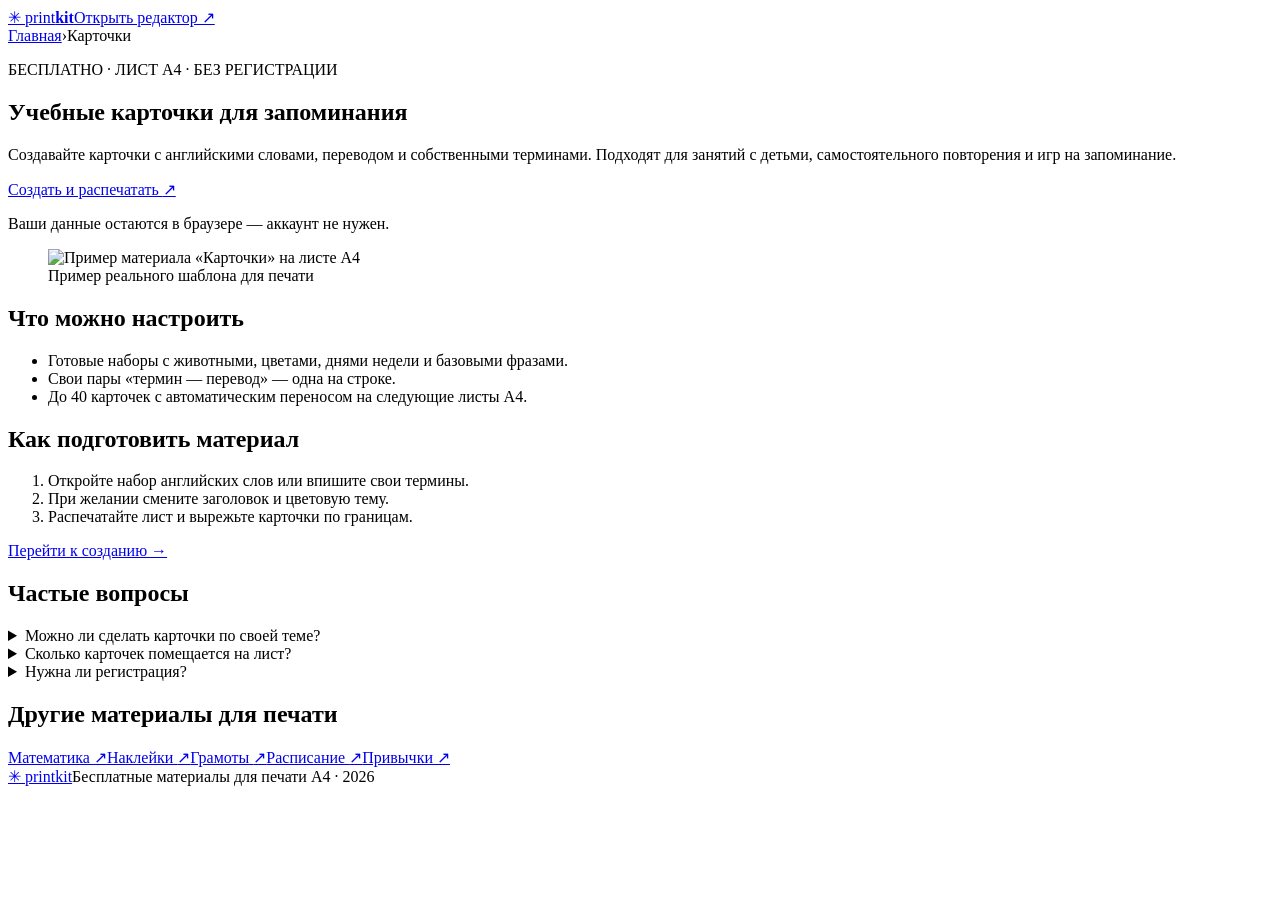
==== tools/cards/index.html @ 5b6219ef "feat: add indexable Russian landing page for cards" ====
<!doctype html>
<html lang="ru">
<head>
<meta charset="utf-8"><meta name="viewport" content="width=device-width,initial-scale=1">
<title>Карточки для запоминания и английских слов — печать А4 | PrintKit</title>
<meta name="description" content="Генератор учебных карточек на А4: английские слова, цвета, дни недели и свои пары терминов. До 40 карточек, бесплатно и без регистрации.">
<meta name="robots" content="index,follow">
<link rel="canonical" href="https://natalikh.github.io/PrintKit/tools/cards/">
<meta property="og:type" content="website"><meta property="og:locale" content="ru_RU">
<meta property="og:title" content="Учебные карточки для запоминания"><meta property="og:description" content="Генератор учебных карточек на А4: английские слова, цвета, дни недели и свои пары терминов. До 40 карточек, бесплатно и без регистрации.">
<meta property="og:url" content="https://natalikh.github.io/PrintKit/tools/cards/">
<meta property="og:image" content="https://natalikh.github.io/PrintKit/previews/cards-animals.jpg">
<link rel="stylesheet" href="../../seo.css">
</head>
<body>
<header class="seo-header"><div class="seo-header-inner"><a href="../../" class="seo-brand"><span>✳</span> print<strong>kit</strong></a><a class="seo-header-cta" href="../../?tool=cards&kit=animals#editor">Открыть редактор ↗</a></div></header>
<main>
<nav class="seo-breadcrumb" aria-label="Навигационная цепочка"><a href="../../">Главная</a><span>›</span><span>Карточки</span></nav>
<section class="seo-hero"><div><p class="seo-eyebrow">БЕСПЛАТНО · ЛИСТ А4 · БЕЗ РЕГИСТРАЦИИ</p><h1>Учебные карточки для запоминания</h1><p class="seo-lead">Создавайте карточки с английскими словами, переводом и собственными терминами. Подходят для занятий с детьми, самостоятельного повторения и игр на запоминание.</p><a class="seo-primary" href="../../?tool=cards&kit=animals#editor">Создать и распечатать <span aria-hidden="true">↗</span></a><p class="seo-privacy">Ваши данные остаются в браузере — аккаунт не нужен.</p></div><figure class="seo-preview"><img src="../../previews/cards-animals.jpg" alt="Пример материала «Карточки» на листе А4" width="333" height="471" loading="eager"><figcaption>Пример реального шаблона для печати</figcaption></figure></section>
<section class="seo-panel"><h2>Что можно настроить</h2><ul class="seo-feature-list"><li>Готовые наборы с животными, цветами, днями недели и базовыми фразами.</li><li>Свои пары «термин — перевод» — одна на строке.</li><li>До 40 карточек с автоматическим переносом на следующие листы А4.</li></ul></section>
<section class="seo-panel"><h2>Как подготовить материал</h2><ol class="seo-steps"><li>Откройте набор английских слов или впишите свои термины.</li><li>При желании смените заголовок и цветовую тему.</li><li>Распечатайте лист и вырежьте карточки по границам.</li></ol><a class="seo-inline-cta" href="../../?tool=cards&kit=animals#editor">Перейти к созданию →</a></section>
<section class="seo-panel"><h2>Частые вопросы</h2><div class="seo-faq"><details><summary>Можно ли сделать карточки по своей теме?</summary><p>Да. Введите пары терминов и ответов, разделяя их тире; каждую пару начните с новой строки.</p></details><details><summary>Сколько карточек помещается на лист?</summary><p>До восьми карточек на одном листе А4. Большое количество автоматически разбивается на страницы.</p></details><details><summary>Нужна ли регистрация?</summary><p>Нет. Карточки создаются в браузере без аккаунта.</p></details></div></section>
<section class="seo-panel seo-other"><h2>Другие материалы для печати</h2><nav aria-label="Другие генераторы"><a href="../math/">Математика <span aria-hidden="true">↗</span></a><a href="../labels/">Наклейки <span aria-hidden="true">↗</span></a><a href="../diploma/">Грамоты <span aria-hidden="true">↗</span></a><a href="../schedule/">Расписание <span aria-hidden="true">↗</span></a><a href="../habits/">Привычки <span aria-hidden="true">↗</span></a></nav></section>
</main>
<footer class="seo-footer"><div><a href="../../">✳ printkit</a><span>Бесплатные материалы для печати А4 · 2026</span></div></footer>
</body>
</html>
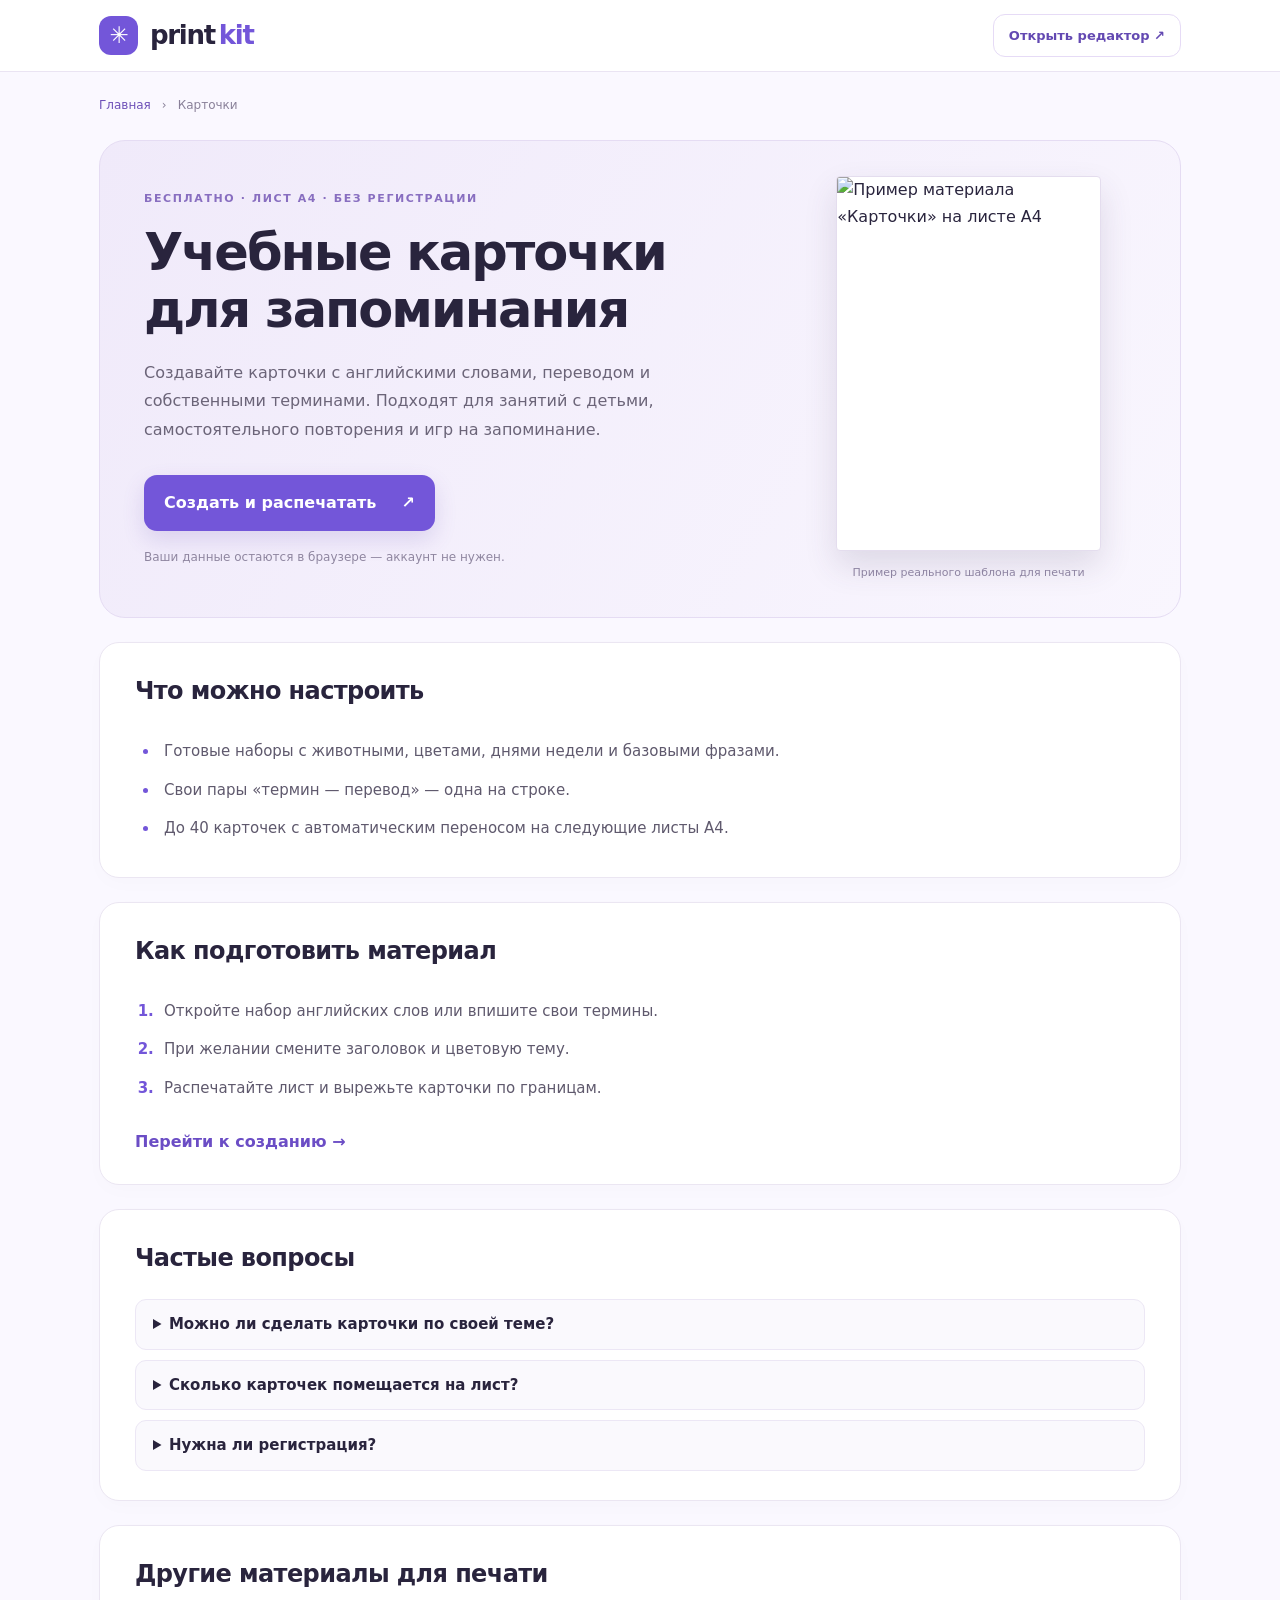
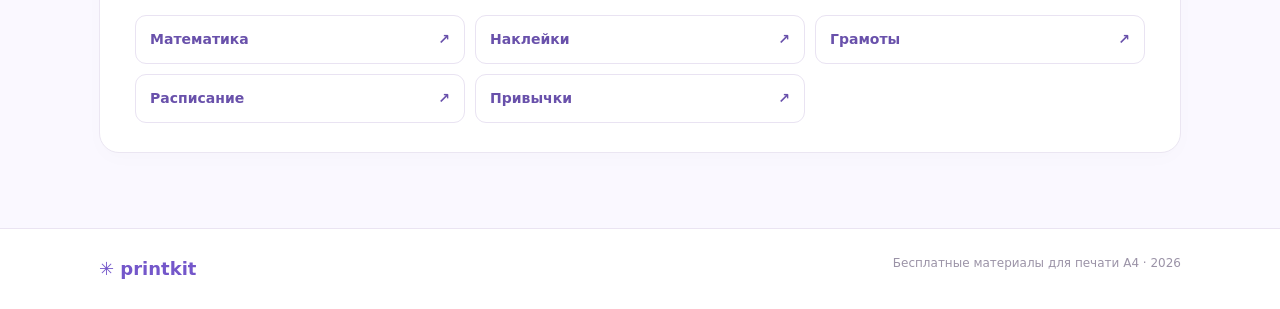
==== commit 2321704f: "fix: make guide links work on Pages and local file previews" ====
--- a/tools/cards/index.html
+++ b/tools/cards/index.html
@@ -13,15 +13,15 @@
 <link rel="stylesheet" href="../../seo.css">
 </head>
 <body>
-<header class="seo-header"><div class="seo-header-inner"><a href="../../" class="seo-brand"><span>✳</span> print<strong>kit</strong></a><a class="seo-header-cta" href="../../?tool=cards&kit=animals#editor">Открыть редактор ↗</a></div></header>
+<header class="seo-header"><div class="seo-header-inner"><a href="../../index.html" class="seo-brand"><span>✳</span> print<strong>kit</strong></a><a class="seo-header-cta" href="../../index.html?tool=cards&kit=animals#editor">Открыть редактор ↗</a></div></header>
 <main>
-<nav class="seo-breadcrumb" aria-label="Навигационная цепочка"><a href="../../">Главная</a><span>›</span><span>Карточки</span></nav>
-<section class="seo-hero"><div><p class="seo-eyebrow">БЕСПЛАТНО · ЛИСТ А4 · БЕЗ РЕГИСТРАЦИИ</p><h1>Учебные карточки для запоминания</h1><p class="seo-lead">Создавайте карточки с английскими словами, переводом и собственными терминами. Подходят для занятий с детьми, самостоятельного повторения и игр на запоминание.</p><a class="seo-primary" href="../../?tool=cards&kit=animals#editor">Создать и распечатать <span aria-hidden="true">↗</span></a><p class="seo-privacy">Ваши данные остаются в браузере — аккаунт не нужен.</p></div><figure class="seo-preview"><img src="../../previews/cards-animals.jpg" alt="Пример материала «Карточки» на листе А4" width="333" height="471" loading="eager"><figcaption>Пример реального шаблона для печати</figcaption></figure></section>
+<nav class="seo-breadcrumb" aria-label="Навигационная цепочка"><a href="../../index.html">Главная</a><span>›</span><span>Карточки</span></nav>
+<section class="seo-hero"><div><p class="seo-eyebrow">БЕСПЛАТНО · ЛИСТ А4 · БЕЗ РЕГИСТРАЦИИ</p><h1>Учебные карточки для запоминания</h1><p class="seo-lead">Создавайте карточки с английскими словами, переводом и собственными терминами. Подходят для занятий с детьми, самостоятельного повторения и игр на запоминание.</p><a class="seo-primary" href="../../index.html?tool=cards&kit=animals#editor">Создать и распечатать <span aria-hidden="true">↗</span></a><p class="seo-privacy">Ваши данные остаются в браузере — аккаунт не нужен.</p></div><figure class="seo-preview"><img src="../../previews/cards-animals.jpg" alt="Пример материала «Карточки» на листе А4" width="333" height="471" loading="eager"><figcaption>Пример реального шаблона для печати</figcaption></figure></section>
 <section class="seo-panel"><h2>Что можно настроить</h2><ul class="seo-feature-list"><li>Готовые наборы с животными, цветами, днями недели и базовыми фразами.</li><li>Свои пары «термин — перевод» — одна на строке.</li><li>До 40 карточек с автоматическим переносом на следующие листы А4.</li></ul></section>
-<section class="seo-panel"><h2>Как подготовить материал</h2><ol class="seo-steps"><li>Откройте набор английских слов или впишите свои термины.</li><li>При желании смените заголовок и цветовую тему.</li><li>Распечатайте лист и вырежьте карточки по границам.</li></ol><a class="seo-inline-cta" href="../../?tool=cards&kit=animals#editor">Перейти к созданию →</a></section>
+<section class="seo-panel"><h2>Как подготовить материал</h2><ol class="seo-steps"><li>Откройте набор английских слов или впишите свои термины.</li><li>При желании смените заголовок и цветовую тему.</li><li>Распечатайте лист и вырежьте карточки по границам.</li></ol><a class="seo-inline-cta" href="../../index.html?tool=cards&kit=animals#editor">Перейти к созданию →</a></section>
 <section class="seo-panel"><h2>Частые вопросы</h2><div class="seo-faq"><details><summary>Можно ли сделать карточки по своей теме?</summary><p>Да. Введите пары терминов и ответов, разделяя их тире; каждую пару начните с новой строки.</p></details><details><summary>Сколько карточек помещается на лист?</summary><p>До восьми карточек на одном листе А4. Большое количество автоматически разбивается на страницы.</p></details><details><summary>Нужна ли регистрация?</summary><p>Нет. Карточки создаются в браузере без аккаунта.</p></details></div></section>
 <section class="seo-panel seo-other"><h2>Другие материалы для печати</h2><nav aria-label="Другие генераторы"><a href="../math/">Математика <span aria-hidden="true">↗</span></a><a href="../labels/">Наклейки <span aria-hidden="true">↗</span></a><a href="../diploma/">Грамоты <span aria-hidden="true">↗</span></a><a href="../schedule/">Расписание <span aria-hidden="true">↗</span></a><a href="../habits/">Привычки <span aria-hidden="true">↗</span></a></nav></section>
 </main>
-<footer class="seo-footer"><div><a href="../../">✳ printkit</a><span>Бесплатные материалы для печати А4 · 2026</span></div></footer>
+<footer class="seo-footer"><div><a href="../../index.html">✳ printkit</a><span>Бесплатные материалы для печати А4 · 2026</span></div></footer>
 </body>
 </html>
--- a/seo.css
+++ b/seo.css
@@ -0,0 +1,41 @@
+:root{--ink:#29243d;--violet:#7356d9;--muted:#766f82;--line:#eae4f3}
+*{box-sizing:border-box}html{scroll-behavior:smooth}body{margin:0;color:var(--ink);font-family:system-ui,-apple-system,"Segoe UI",Arial,sans-serif;background:#faf8ff;line-height:1.65}
+a{color:inherit;text-decoration:none}a:focus-visible,summary:focus-visible{outline:3px solid #aa90ec;outline-offset:4px}
+.seo-header{background:#fff;border-bottom:1px solid var(--line)}
+.seo-header-inner{max-width:1130px;margin:auto;padding:14px 24px;display:flex;align-items:center;justify-content:space-between;gap:15px}
+.seo-brand{font-size:26px;font-weight:900;letter-spacing:-1.3px;display:flex;align-items:center;gap:4px}
+.seo-brand span{display:inline-grid;place-items:center;font-size:23px;width:39px;height:39px;border-radius:12px;background:var(--violet);color:#fff;margin-right:8px}
+.seo-brand strong{color:var(--violet)}.seo-header-cta{border:1px solid #e6dbf6;border-radius:12px;color:#6349b2;font-size:13px;padding:10px 15px;font-weight:800}
+main{max-width:1130px;padding:0 24px 75px;margin:auto}
+.seo-breadcrumb{display:flex;gap:11px;align-items:center;flex-wrap:wrap;color:#898099;font-size:12px;margin:24px 0 24px}
+.seo-breadcrumb a{color:#6e50b8}.seo-breadcrumb a:hover{text-decoration:underline}
+.seo-hero{display:grid;grid-template-columns:minmax(0,1.3fr) minmax(230px,.7fr);gap:36px;align-items:center;padding:35px 44px;background:linear-gradient(120deg,#f0eafa,#f9f6fe);border-radius:26px;border:1px solid #e5dcf3}
+.seo-eyebrow{font-size:11px;letter-spacing:1.6px;color:#886ec0;font-weight:900;margin:0 0 16px}
+h1{font-size:clamp(31px,4.3vw,51px);line-height:1.12;letter-spacing:-2px;margin:0 0 20px;font-weight:850}
+.seo-lead{font-size:16px;color:#6b6478;line-height:1.8;max-width:620px}
+.seo-primary{display:inline-flex;align-items:center;gap:25px;justify-content:space-between;background:var(--violet);color:white;border-radius:13px;padding:15px 20px;font-weight:800;margin-top:14px;box-shadow:0 9px 22px #6042b32a}
+.seo-primary:hover{background:#6043c3}
+.seo-privacy{font-size:12px;color:#8f86a0;margin:17px 0 0}
+.seo-preview{margin:0;display:flex;flex-direction:column;align-items:center;gap:13px}
+.seo-preview img{display:block;width:100%;max-width:265px;height:auto;aspect-ratio:210/297;object-fit:cover;background:#fff;border:1px solid #e4ddee;box-shadow:0 15px 33px #46385e24;border-radius:4px}
+.seo-preview figcaption{font-size:11px;color:#8d83a1;text-align:center}
+.seo-panel{background:white;border:1px solid #ebe6f2;border-radius:20px;padding:29px 35px;margin-top:24px;box-shadow:0 6px 20px #32164204}
+.seo-panel h2{font-size:24px;letter-spacing:-.6px;margin:0 0 20px}
+.seo-feature-list,.seo-steps{padding-left:24px;margin:0;color:#5f596d;font-size:15px}
+.seo-feature-list li,.seo-steps li{padding:7px 0 7px 5px}
+.seo-feature-list li::marker{color:var(--violet)}.seo-steps li::marker{color:var(--violet);font-weight:800}
+.seo-inline-cta{display:inline-block;font-weight:800;color:#6b4dc5;margin-top:21px}
+.seo-inline-cta:hover{text-decoration:underline}
+.seo-faq{display:grid;gap:10px}
+.seo-faq details{background:#faf9fd;border:1px solid #ece7f5;border-radius:11px;padding:12px 17px}
+.seo-faq summary{cursor:pointer;font-size:15px;font-weight:800}
+.seo-faq details p{color:#665f72;font-size:14px;margin:12px 0 0}
+.seo-other nav{display:grid;grid-template-columns:repeat(3,minmax(0,1fr));gap:10px}
+.seo-other nav a{border:1px solid #e9e3f2;border-radius:11px;padding:12px 14px;color:#6951ab;font-size:14px;font-weight:800;display:flex;justify-content:space-between;gap:8px}
+.seo-other nav a:hover{background:#f6f1ff}
+.seo-footer{background:#fff;border-top:1px solid #eae4f2;color:#9b93a7;font-size:12px}
+.seo-footer div{max-width:1130px;padding:25px 24px;margin:auto;display:flex;justify-content:space-between;gap:12px;flex-wrap:wrap}
+.seo-footer a{font-weight:900;color:#7457ca;font-size:18px}
+@media(max-width:760px){main{padding:0 16px 45px}.seo-header-inner{padding:12px 16px}.seo-header-cta{font-size:11px;padding:9px 11px}.seo-hero{grid-template-columns:1fr;gap:22px;padding:29px 22px}.seo-lead{font-size:14px}h1{letter-spacing:-1.5px}.seo-preview img{max-width:180px}.seo-panel{padding:22px;margin-top:14px}.seo-panel h2{font-size:21px}.seo-other nav{grid-template-columns:repeat(2,minmax(0,1fr))}}
+@media(max-width:400px){.seo-other nav{grid-template-columns:1fr}.seo-brand{font-size:21px}.seo-brand span{width:33px;height:33px;font-size:18px}}
+@media print{.seo-header-cta,.seo-primary{display:none!important}body{background:white}.seo-panel,.seo-hero{box-shadow:none;break-inside:avoid}}
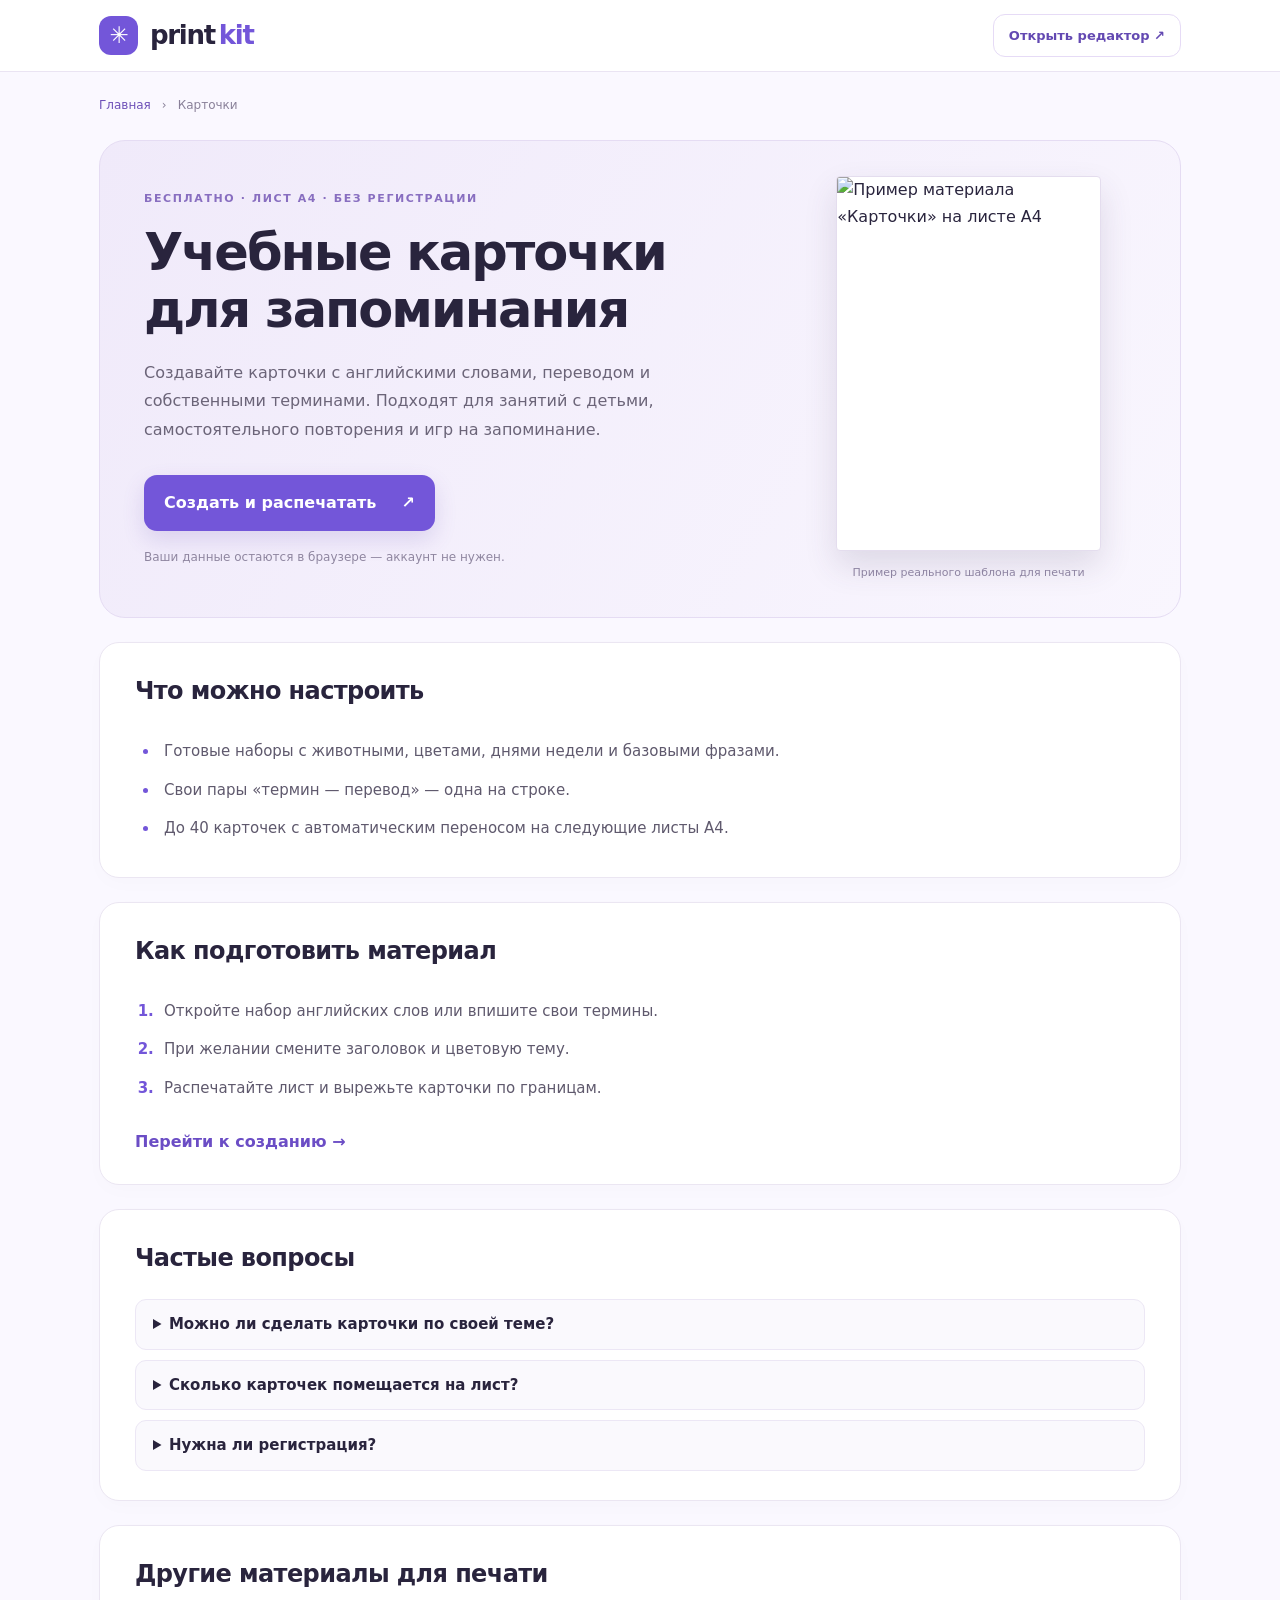
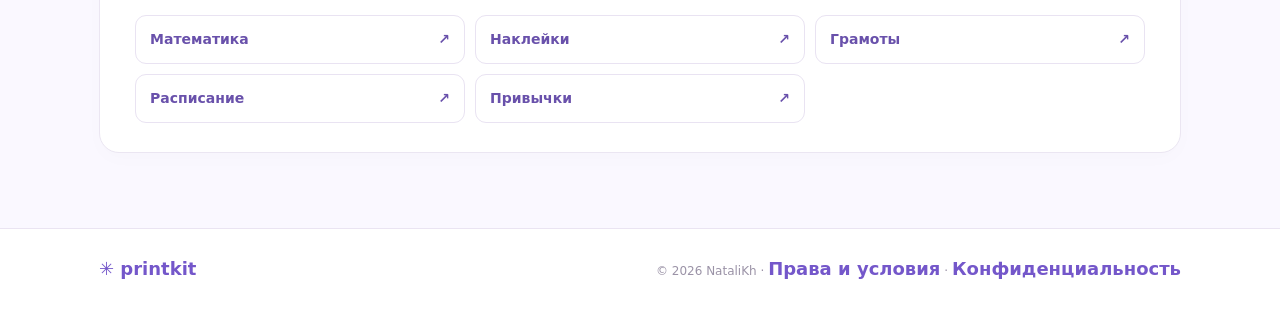
==== commit d394fcf8: "feat: show rights and consent-based statistics on cards guide" ====
--- a/tools/cards/index.html
+++ b/tools/cards/index.html
@@ -11,6 +11,7 @@
 <meta property="og:url" content="https://natalikh.github.io/PrintKit/tools/cards/">
 <meta property="og:image" content="https://natalikh.github.io/PrintKit/previews/cards-animals.jpg">
 <link rel="stylesheet" href="../../seo.css">
+<link rel="stylesheet" href="../../analytics.css">
 </head>
 <body>
 <header class="seo-header"><div class="seo-header-inner"><a href="../../index.html" class="seo-brand"><span>✳</span> print<strong>kit</strong></a><a class="seo-header-cta" href="../../index.html?tool=cards&kit=animals#editor">Открыть редактор ↗</a></div></header>
@@ -22,6 +23,7 @@
 <section class="seo-panel"><h2>Частые вопросы</h2><div class="seo-faq"><details><summary>Можно ли сделать карточки по своей теме?</summary><p>Да. Введите пары терминов и ответов, разделяя их тире; каждую пару начните с новой строки.</p></details><details><summary>Сколько карточек помещается на лист?</summary><p>До восьми карточек на одном листе А4. Большое количество автоматически разбивается на страницы.</p></details><details><summary>Нужна ли регистрация?</summary><p>Нет. Карточки создаются в браузере без аккаунта.</p></details></div></section>
 <section class="seo-panel seo-other"><h2>Другие материалы для печати</h2><nav aria-label="Другие генераторы"><a href="../math/">Математика <span aria-hidden="true">↗</span></a><a href="../labels/">Наклейки <span aria-hidden="true">↗</span></a><a href="../diploma/">Грамоты <span aria-hidden="true">↗</span></a><a href="../schedule/">Расписание <span aria-hidden="true">↗</span></a><a href="../habits/">Привычки <span aria-hidden="true">↗</span></a></nav></section>
 </main>
-<footer class="seo-footer"><div><a href="../../index.html">✳ printkit</a><span>Бесплатные материалы для печати А4 · 2026</span></div></footer>
+<footer class="seo-footer"><div><a href="../../index.html">✳ printkit</a><span>© 2026 NataliKh · <a href="../../legal.html">Права и условия</a> · <a href="../../privacy.html">Конфиденциальность</a> <a href="#" hidden data-open-analytics-settings>· Настройки статистики</a></span></div></footer>
+<script src="../../analytics.js" defer></script>
 </body>
 </html>
--- a/analytics.css
+++ b/analytics.css
@@ -0,0 +1,10 @@
+/* Optional statistics consent notice — equal emphasis on accept and reject. */
+.pk-consent{position:fixed;z-index:9999;bottom:18px;left:50%;transform:translateX(-50%);width:min(680px,calc(100% - 28px));padding:18px 20px;background:#fff;color:#30283c;border:1px solid #e4dced;border-radius:17px;box-shadow:0 10px 55px #2b174c40;font:14px/1.5 Arial,sans-serif}
+.pk-consent p{margin:0 0 10px;font-size:13px}
+.pk-consent a{color:#684dc2;font-size:12px;text-decoration:underline}
+.pk-consent-actions{display:flex;gap:9px;margin-top:13px}
+.pk-consent-actions button{cursor:pointer;padding:11px 16px;min-height:44px;border:1px solid #7560c4;border-radius:9px;background:#f4efff;color:#493c79;font-weight:700;flex:1;font-size:13px}
+.pk-consent-actions button:focus-visible{outline:3px solid #a98be8;outline-offset:2px}
+.pk-consent-actions button:first-child{background:#7659da;color:#fff}
+@media(max-width:440px){.pk-consent{bottom:8px;padding:14px}.pk-consent-actions{flex-direction:column}}
+@media print{.pk-consent{display:none!important}}
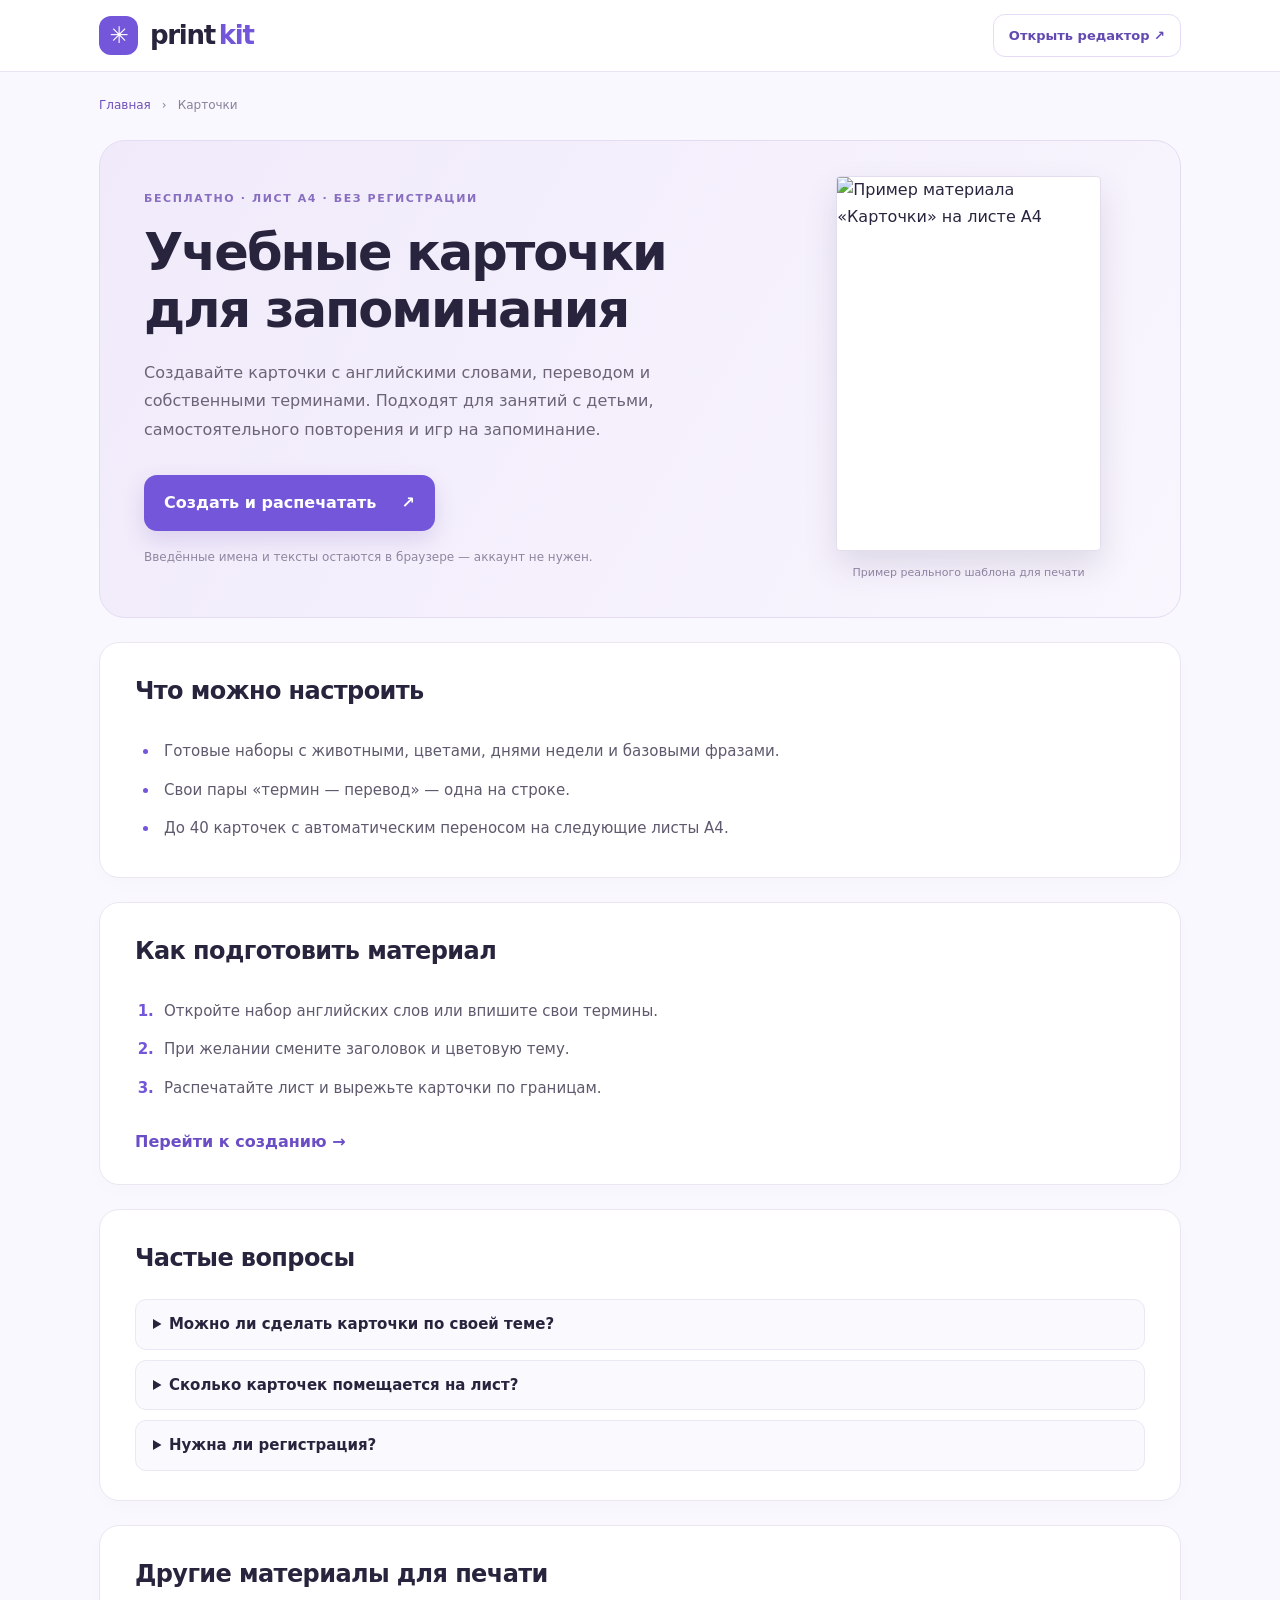
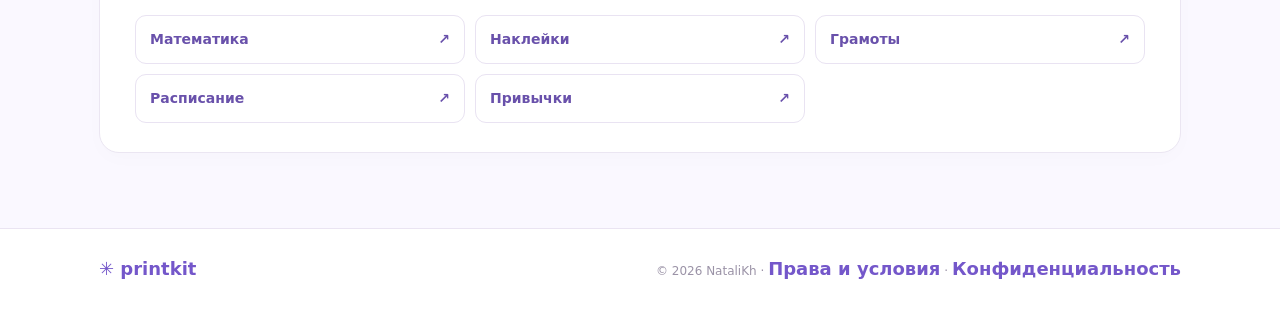
==== commit b675dadb: "docs: clarify local form data versus optional visit statistics" ====
--- a/tools/cards/index.html
+++ b/tools/cards/index.html
@@ -17,7 +17,7 @@
 <header class="seo-header"><div class="seo-header-inner"><a href="../../index.html" class="seo-brand"><span>✳</span> print<strong>kit</strong></a><a class="seo-header-cta" href="../../index.html?tool=cards&kit=animals#editor">Открыть редактор ↗</a></div></header>
 <main>
 <nav class="seo-breadcrumb" aria-label="Навигационная цепочка"><a href="../../index.html">Главная</a><span>›</span><span>Карточки</span></nav>
-<section class="seo-hero"><div><p class="seo-eyebrow">БЕСПЛАТНО · ЛИСТ А4 · БЕЗ РЕГИСТРАЦИИ</p><h1>Учебные карточки для запоминания</h1><p class="seo-lead">Создавайте карточки с английскими словами, переводом и собственными терминами. Подходят для занятий с детьми, самостоятельного повторения и игр на запоминание.</p><a class="seo-primary" href="../../index.html?tool=cards&kit=animals#editor">Создать и распечатать <span aria-hidden="true">↗</span></a><p class="seo-privacy">Ваши данные остаются в браузере — аккаунт не нужен.</p></div><figure class="seo-preview"><img src="../../previews/cards-animals.jpg" alt="Пример материала «Карточки» на листе А4" width="333" height="471" loading="eager"><figcaption>Пример реального шаблона для печати</figcaption></figure></section>
+<section class="seo-hero"><div><p class="seo-eyebrow">БЕСПЛАТНО · ЛИСТ А4 · БЕЗ РЕГИСТРАЦИИ</p><h1>Учебные карточки для запоминания</h1><p class="seo-lead">Создавайте карточки с английскими словами, переводом и собственными терминами. Подходят для занятий с детьми, самостоятельного повторения и игр на запоминание.</p><a class="seo-primary" href="../../index.html?tool=cards&kit=animals#editor">Создать и распечатать <span aria-hidden="true">↗</span></a><p class="seo-privacy">Введённые имена и тексты остаются в браузере — аккаунт не нужен.</p></div><figure class="seo-preview"><img src="../../previews/cards-animals.jpg" alt="Пример материала «Карточки» на листе А4" width="333" height="471" loading="eager"><figcaption>Пример реального шаблона для печати</figcaption></figure></section>
 <section class="seo-panel"><h2>Что можно настроить</h2><ul class="seo-feature-list"><li>Готовые наборы с животными, цветами, днями недели и базовыми фразами.</li><li>Свои пары «термин — перевод» — одна на строке.</li><li>До 40 карточек с автоматическим переносом на следующие листы А4.</li></ul></section>
 <section class="seo-panel"><h2>Как подготовить материал</h2><ol class="seo-steps"><li>Откройте набор английских слов или впишите свои термины.</li><li>При желании смените заголовок и цветовую тему.</li><li>Распечатайте лист и вырежьте карточки по границам.</li></ol><a class="seo-inline-cta" href="../../index.html?tool=cards&kit=animals#editor">Перейти к созданию →</a></section>
 <section class="seo-panel"><h2>Частые вопросы</h2><div class="seo-faq"><details><summary>Можно ли сделать карточки по своей теме?</summary><p>Да. Введите пары терминов и ответов, разделяя их тире; каждую пару начните с новой строки.</p></details><details><summary>Сколько карточек помещается на лист?</summary><p>До восьми карточек на одном листе А4. Большое количество автоматически разбивается на страницы.</p></details><details><summary>Нужна ли регистрация?</summary><p>Нет. Карточки создаются в браузере без аккаунта.</p></details></div></section>
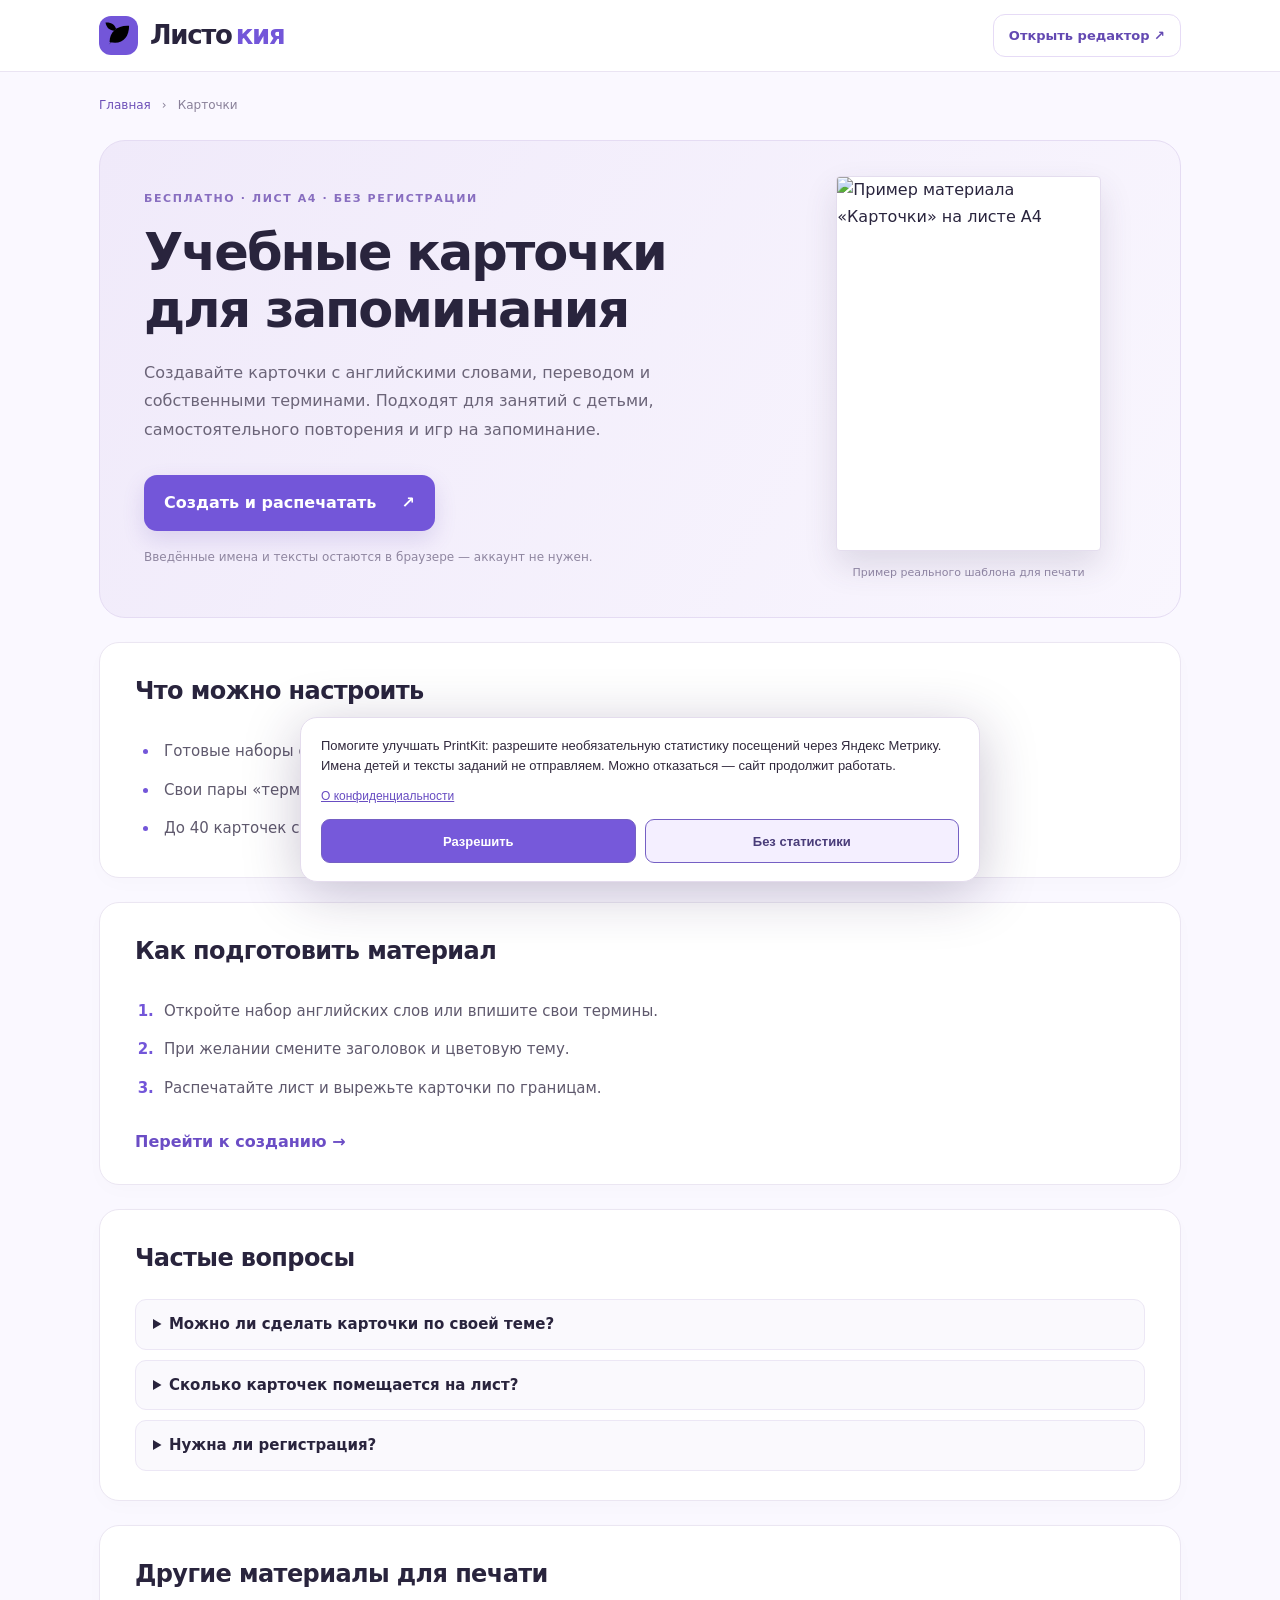
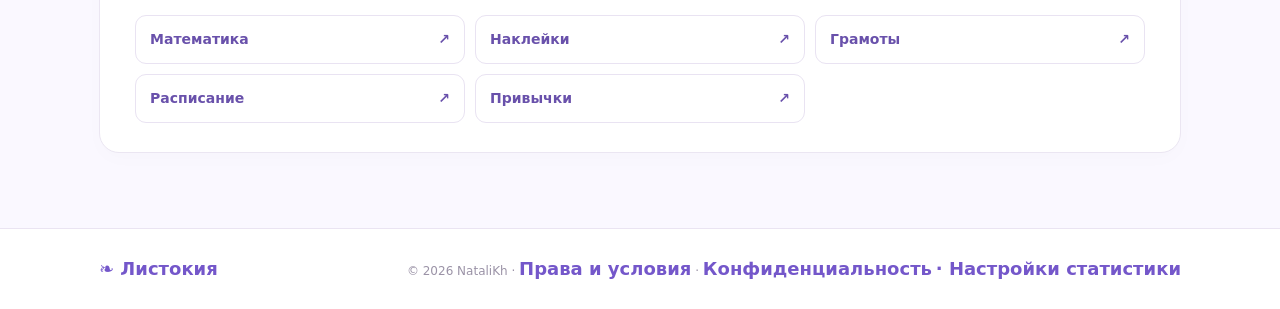
==== commit 0a4413fc: "feat: update tools/cards/index.html to Listokia identity and canonical domain" ====
--- a/tools/cards/index.html
+++ b/tools/cards/index.html
@@ -2,19 +2,21 @@
 <html lang="ru">
 <head>
 <meta charset="utf-8"><meta name="viewport" content="width=device-width,initial-scale=1">
-<title>Карточки для запоминания и английских слов — печать А4 | PrintKit</title>
+<title>Карточки для запоминания и английских слов — печать А4 | Листокия</title>
 <meta name="description" content="Генератор учебных карточек на А4: английские слова, цвета, дни недели и свои пары терминов. До 40 карточек, бесплатно и без регистрации.">
 <meta name="robots" content="index,follow">
-<link rel="canonical" href="https://natalikh.github.io/PrintKit/tools/cards/">
+<link rel="canonical" href="https://listokia.ru/tools/cards/">
+<meta property="og:site_name" content="Листокия">
 <meta property="og:type" content="website"><meta property="og:locale" content="ru_RU">
 <meta property="og:title" content="Учебные карточки для запоминания"><meta property="og:description" content="Генератор учебных карточек на А4: английские слова, цвета, дни недели и свои пары терминов. До 40 карточек, бесплатно и без регистрации.">
-<meta property="og:url" content="https://natalikh.github.io/PrintKit/tools/cards/">
-<meta property="og:image" content="https://natalikh.github.io/PrintKit/previews/cards-animals.jpg">
+<meta property="og:url" content="https://listokia.ru/tools/cards/">
+<meta property="og:image" content="https://listokia.ru/previews/cards-animals.jpg">
+<link rel="icon" type="image/svg+xml" href="../../favicon.svg">
 <link rel="stylesheet" href="../../seo.css">
 <link rel="stylesheet" href="../../analytics.css">
 </head>
 <body>
-<header class="seo-header"><div class="seo-header-inner"><a href="../../index.html" class="seo-brand"><span>✳</span> print<strong>kit</strong></a><a class="seo-header-cta" href="../../index.html?tool=cards&kit=animals#editor">Открыть редактор ↗</a></div></header>
+<header class="seo-header"><div class="seo-header-inner"><a href="../../index.html" class="seo-brand"><span aria-hidden="true"><svg viewBox="0 0 48 48" aria-hidden="true" focusable="false"><path d="M13 32c0-13 10-21 24-20 0 15-9 24-24 20Z"/><path d="M12 35c8-10 14-15 24-21"/><path d="M19 18C13 18 9 14 8 8c7-.5 12 3 13 8"/></svg></span> Листо<strong>кия</strong></a><a class="seo-header-cta" href="../../index.html?tool=cards&kit=animals#editor">Открыть редактор ↗</a></div></header>
 <main>
 <nav class="seo-breadcrumb" aria-label="Навигационная цепочка"><a href="../../index.html">Главная</a><span>›</span><span>Карточки</span></nav>
 <section class="seo-hero"><div><p class="seo-eyebrow">БЕСПЛАТНО · ЛИСТ А4 · БЕЗ РЕГИСТРАЦИИ</p><h1>Учебные карточки для запоминания</h1><p class="seo-lead">Создавайте карточки с английскими словами, переводом и собственными терминами. Подходят для занятий с детьми, самостоятельного повторения и игр на запоминание.</p><a class="seo-primary" href="../../index.html?tool=cards&kit=animals#editor">Создать и распечатать <span aria-hidden="true">↗</span></a><p class="seo-privacy">Введённые имена и тексты остаются в браузере — аккаунт не нужен.</p></div><figure class="seo-preview"><img src="../../previews/cards-animals.jpg" alt="Пример материала «Карточки» на листе А4" width="333" height="471" loading="eager"><figcaption>Пример реального шаблона для печати</figcaption></figure></section>
@@ -23,7 +25,7 @@
 <section class="seo-panel"><h2>Частые вопросы</h2><div class="seo-faq"><details><summary>Можно ли сделать карточки по своей теме?</summary><p>Да. Введите пары терминов и ответов, разделяя их тире; каждую пару начните с новой строки.</p></details><details><summary>Сколько карточек помещается на лист?</summary><p>До восьми карточек на одном листе А4. Большое количество автоматически разбивается на страницы.</p></details><details><summary>Нужна ли регистрация?</summary><p>Нет. Карточки создаются в браузере без аккаунта.</p></details></div></section>
 <section class="seo-panel seo-other"><h2>Другие материалы для печати</h2><nav aria-label="Другие генераторы"><a href="../math/">Математика <span aria-hidden="true">↗</span></a><a href="../labels/">Наклейки <span aria-hidden="true">↗</span></a><a href="../diploma/">Грамоты <span aria-hidden="true">↗</span></a><a href="../schedule/">Расписание <span aria-hidden="true">↗</span></a><a href="../habits/">Привычки <span aria-hidden="true">↗</span></a></nav></section>
 </main>
-<footer class="seo-footer"><div><a href="../../index.html">✳ printkit</a><span>© 2026 NataliKh · <a href="../../legal.html">Права и условия</a> · <a href="../../privacy.html">Конфиденциальность</a> <a href="#" hidden data-open-analytics-settings>· Настройки статистики</a></span></div></footer>
+<footer class="seo-footer"><div><a href="../../index.html">❧ Листокия</a><span>© 2026 NataliKh · <a href="../../legal.html">Права и условия</a> · <a href="../../privacy.html">Конфиденциальность</a> <a href="#" hidden data-open-analytics-settings>· Настройки статистики</a></span></div></footer>
 <script src="../../analytics.js" defer></script>
 </body>
 </html>
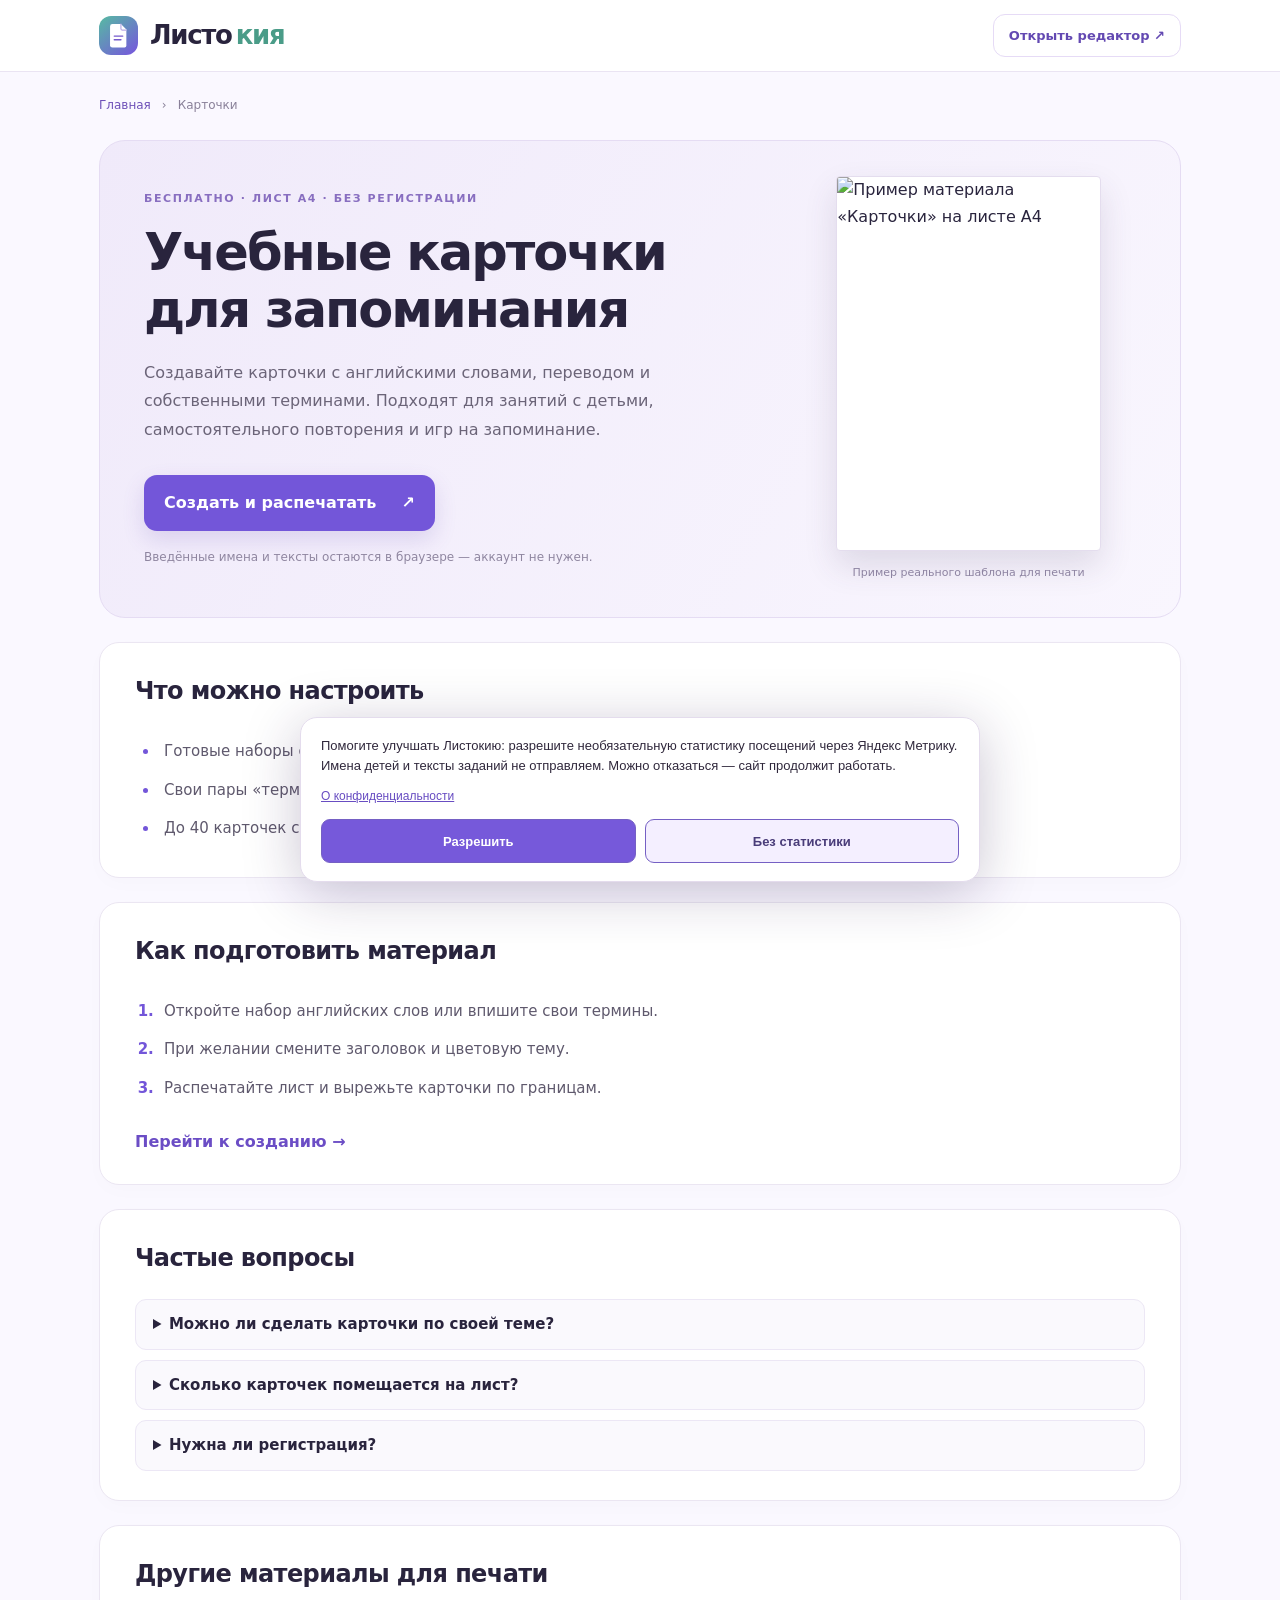
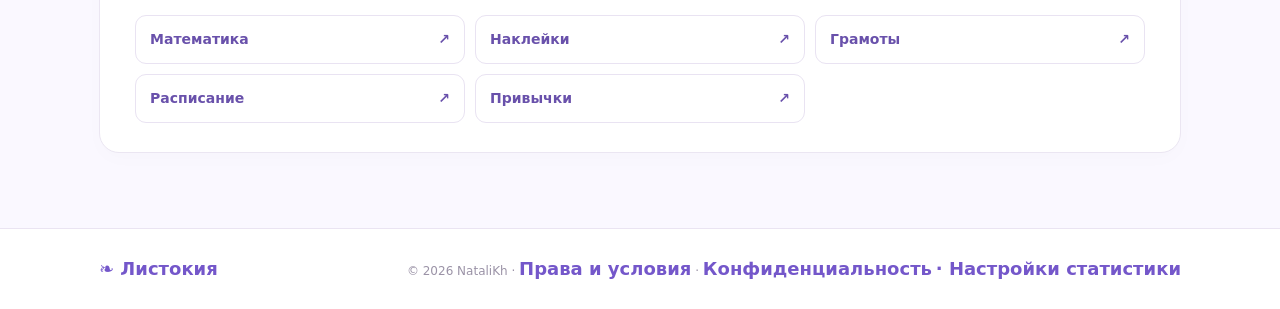
==== commit 0640c497: "design: replace botanical icon with folded-paper mark in tools/cards/index.html" ====
--- a/tools/cards/index.html
+++ b/tools/cards/index.html
@@ -16,7 +16,7 @@
 <link rel="stylesheet" href="../../analytics.css">
 </head>
 <body>
-<header class="seo-header"><div class="seo-header-inner"><a href="../../index.html" class="seo-brand"><span aria-hidden="true"><svg viewBox="0 0 48 48" aria-hidden="true" focusable="false"><path d="M13 32c0-13 10-21 24-20 0 15-9 24-24 20Z"/><path d="M12 35c8-10 14-15 24-21"/><path d="M19 18C13 18 9 14 8 8c7-.5 12 3 13 8"/></svg></span> Листо<strong>кия</strong></a><a class="seo-header-cta" href="../../index.html?tool=cards&kit=animals#editor">Открыть редактор ↗</a></div></header>
+<header class="seo-header"><div class="seo-header-inner"><a href="../../index.html" class="seo-brand"><span aria-hidden="true"><svg viewBox="0 0 48 48" aria-hidden="true" focusable="false"><path d="M14 5h14l9 9v27a3 3 0 0 1-3 3H14a4 4 0 0 1-4-4V9a4 4 0 0 1 4-4Z" fill="#fff"/><path d="M28 5v8a2 2 0 0 0 2 2h7" fill="none" stroke="#b9abe6" stroke-width="2" stroke-linecap="round" stroke-linejoin="round"/><path d="M17 25h14M17 31h11" fill="none" stroke="#755acb" stroke-width="2.4" stroke-linecap="round"/></svg></span> Листо<strong>кия</strong></a><a class="seo-header-cta" href="../../index.html?tool=cards&kit=animals#editor">Открыть редактор ↗</a></div></header>
 <main>
 <nav class="seo-breadcrumb" aria-label="Навигационная цепочка"><a href="../../index.html">Главная</a><span>›</span><span>Карточки</span></nav>
 <section class="seo-hero"><div><p class="seo-eyebrow">БЕСПЛАТНО · ЛИСТ А4 · БЕЗ РЕГИСТРАЦИИ</p><h1>Учебные карточки для запоминания</h1><p class="seo-lead">Создавайте карточки с английскими словами, переводом и собственными терминами. Подходят для занятий с детьми, самостоятельного повторения и игр на запоминание.</p><a class="seo-primary" href="../../index.html?tool=cards&kit=animals#editor">Создать и распечатать <span aria-hidden="true">↗</span></a><p class="seo-privacy">Введённые имена и тексты остаются в браузере — аккаунт не нужен.</p></div><figure class="seo-preview"><img src="../../previews/cards-animals.jpg" alt="Пример материала «Карточки» на листе А4" width="333" height="471" loading="eager"><figcaption>Пример реального шаблона для печати</figcaption></figure></section>
--- a/seo.css
+++ b/seo.css
@@ -4,8 +4,8 @@
 .seo-header{background:#fff;border-bottom:1px solid var(--line)}
 .seo-header-inner{max-width:1130px;margin:auto;padding:14px 24px;display:flex;align-items:center;justify-content:space-between;gap:15px}
 .seo-brand{font-size:26px;font-weight:900;letter-spacing:-1.3px;display:flex;align-items:center;gap:4px}
-.seo-brand span{display:inline-grid;place-items:center;font-size:23px;width:39px;height:39px;border-radius:12px;background:var(--violet);color:#fff;margin-right:8px}
-.seo-brand strong{color:var(--violet)}.seo-header-cta{border:1px solid #e6dbf6;border-radius:12px;color:#6349b2;font-size:13px;padding:10px 15px;font-weight:800}
+.seo-brand span{display:inline-grid;place-items:center;flex:0 0 39px;width:39px;height:39px;border-radius:12px;background:linear-gradient(140deg,#56bba2,#7754de);color:#fff;margin-right:8px}.seo-brand span svg{display:block;width:29px;height:29px}
+.seo-brand strong{color:#4a9c88}.seo-header-cta{border:1px solid #e6dbf6;border-radius:12px;color:#6349b2;font-size:13px;padding:10px 15px;font-weight:800}
 main{max-width:1130px;padding:0 24px 75px;margin:auto}
 .seo-breadcrumb{display:flex;gap:11px;align-items:center;flex-wrap:wrap;color:#898099;font-size:12px;margin:24px 0 24px}
 .seo-breadcrumb a{color:#6e50b8}.seo-breadcrumb a:hover{text-decoration:underline}
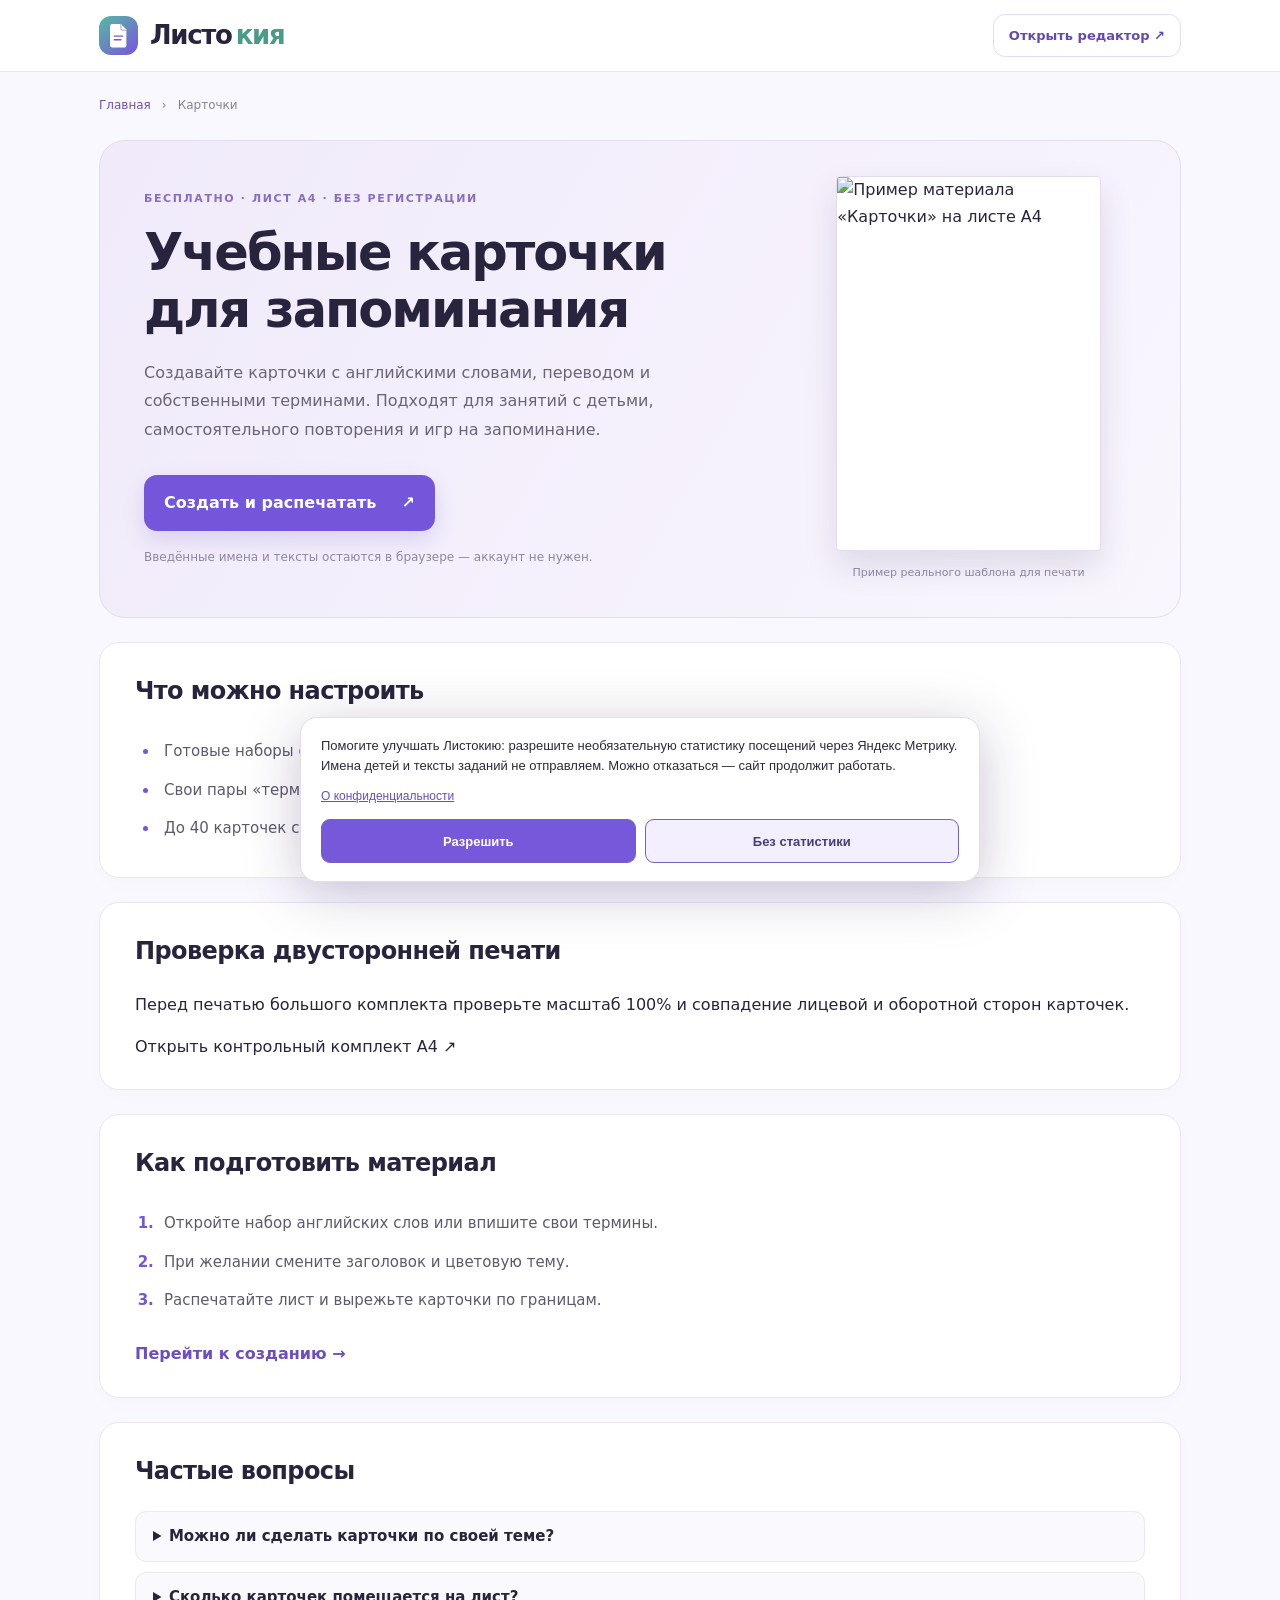
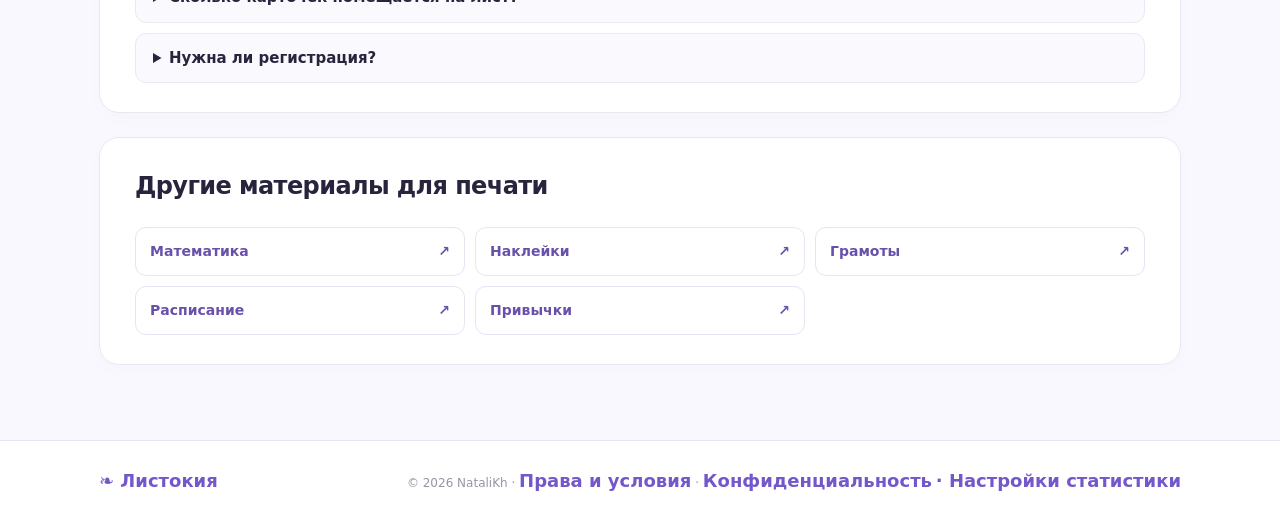
==== commit 9088ceb2: "test: verify physical A4 calibration and duplex alignment, expose tool" ====
--- a/tools/cards/index.html
+++ b/tools/cards/index.html
@@ -21,6 +21,7 @@
 <nav class="seo-breadcrumb" aria-label="Навигационная цепочка"><a href="../../index.html">Главная</a><span>›</span><span>Карточки</span></nav>
 <section class="seo-hero"><div><p class="seo-eyebrow">БЕСПЛАТНО · ЛИСТ А4 · БЕЗ РЕГИСТРАЦИИ</p><h1>Учебные карточки для запоминания</h1><p class="seo-lead">Создавайте карточки с английскими словами, переводом и собственными терминами. Подходят для занятий с детьми, самостоятельного повторения и игр на запоминание.</p><a class="seo-primary" href="../../index.html?tool=cards&kit=animals#editor">Создать и распечатать <span aria-hidden="true">↗</span></a><p class="seo-privacy">Введённые имена и тексты остаются в браузере — аккаунт не нужен.</p></div><figure class="seo-preview"><img src="../../previews/cards-animals.jpg" alt="Пример материала «Карточки» на листе А4" width="333" height="471" loading="eager"><figcaption>Пример реального шаблона для печати</figcaption></figure></section>
 <section class="seo-panel"><h2>Что можно настроить</h2><ul class="seo-feature-list"><li>Готовые наборы с животными, цветами, днями недели и базовыми фразами.</li><li>Свои пары «термин — перевод» — одна на строке.</li><li>До 40 карточек с автоматическим переносом на следующие листы А4.</li></ul></section>
+<section class="seo-panel"><h2>Проверка двусторонней печати</h2><p>Перед печатью большого комплекта проверьте масштаб 100% и совпадение лицевой и оборотной сторон карточек.</p><a href="../print-check/">Открыть контрольный комплект А4 ↗</a></section>
 <section class="seo-panel"><h2>Как подготовить материал</h2><ol class="seo-steps"><li>Откройте набор английских слов или впишите свои термины.</li><li>При желании смените заголовок и цветовую тему.</li><li>Распечатайте лист и вырежьте карточки по границам.</li></ol><a class="seo-inline-cta" href="../../index.html?tool=cards&kit=animals#editor">Перейти к созданию →</a></section>
 <section class="seo-panel"><h2>Частые вопросы</h2><div class="seo-faq"><details><summary>Можно ли сделать карточки по своей теме?</summary><p>Да. Введите пары терминов и ответов, разделяя их тире; каждую пару начните с новой строки.</p></details><details><summary>Сколько карточек помещается на лист?</summary><p>До восьми карточек на одном листе А4. Большое количество автоматически разбивается на страницы.</p></details><details><summary>Нужна ли регистрация?</summary><p>Нет. Карточки создаются в браузере без аккаунта.</p></details></div></section>
 <section class="seo-panel seo-other"><h2>Другие материалы для печати</h2><nav aria-label="Другие генераторы"><a href="../math/">Математика <span aria-hidden="true">↗</span></a><a href="../labels/">Наклейки <span aria-hidden="true">↗</span></a><a href="../diploma/">Грамоты <span aria-hidden="true">↗</span></a><a href="../schedule/">Расписание <span aria-hidden="true">↗</span></a><a href="../habits/">Привычки <span aria-hidden="true">↗</span></a></nav></section>
